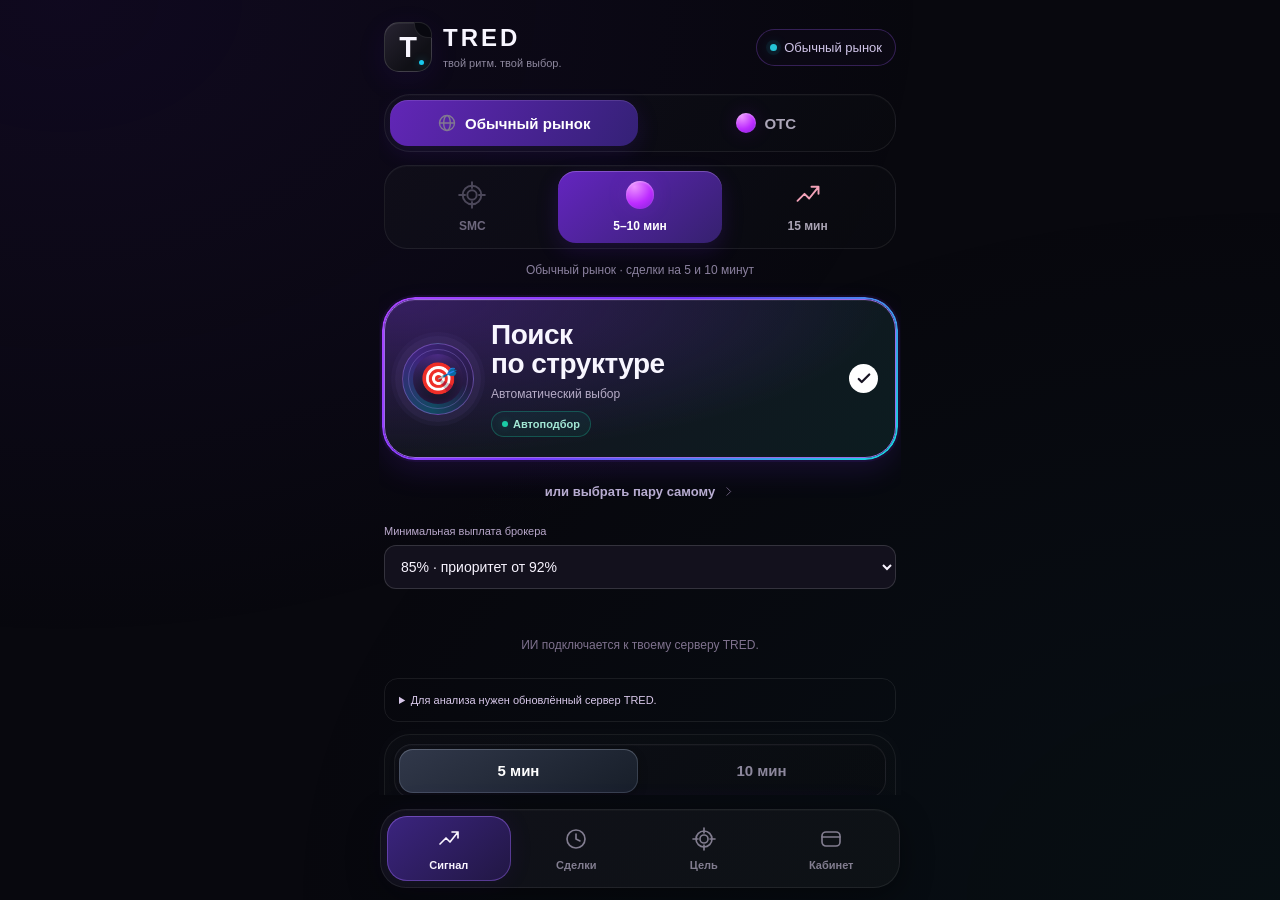
==== index.html @ cf6dd5c8 "Bound LunaRoute payloads and read completed streaming responses" ====
<!doctype html>
<html lang="ru">
<head>
  <meta charset="utf-8">
  <meta name="viewport" content="width=device-width, initial-scale=1, viewport-fit=cover">
  <meta name="theme-color" content="#08080e">
  <meta name="description" content="TRED — твоё пространство в Telegram. Выбирай свой формат.">
  <title>TRED · Mini App</title>
  <link rel="icon" href="data:,">
  <link rel="stylesheet" href="./styles.css?v=0.3.20">
  <script src="https://telegram.org/js/telegram-web-app.js" defer></script>
  <script src="./data-client.js?v=0.3.20" defer></script>
  <script src="./signals.js?v=0.3.20" defer></script>
  <script src="./app.js?v=0.3.20" defer></script>
</head>
<body>
  <svg class="sprite" aria-hidden="true" xmlns="http://www.w3.org/2000/svg">
    <symbol id="i-trend" viewBox="0 0 24 24"><path d="m3 17 6-6 4 4 8-10M15 5h6v6"/></symbol>
    <symbol id="i-clock" viewBox="0 0 24 24"><circle cx="12" cy="12" r="9"/><path d="M12 7v5l4 2"/></symbol>
    <symbol id="i-cup" viewBox="0 0 24 24"><path d="M8 3h8v5a4 4 0 0 1-8 0V3ZM8 5H4v2a4 4 0 0 0 4 4m8-6h4v2a4 4 0 0 1-4 4M12 12v6m-4 3h8m-6-3h4v3"/></symbol>
    <symbol id="i-user" viewBox="0 0 24 24"><rect x="3" y="5" width="18" height="14" rx="4"/><path d="M3 10h18"/></symbol>
    <symbol id="i-globe" viewBox="0 0 24 24"><circle cx="12" cy="12" r="9"/><ellipse cx="12" cy="12" rx="4" ry="9"/><path d="M3 12h18"/></symbol>
    <symbol id="i-target" viewBox="0 0 24 24"><circle cx="12" cy="12" r="8"/><circle cx="12" cy="12" r="4"/><path d="M12 1v5m0 12v5M1 12h5m12 0h5"/></symbol>
    <symbol id="i-check" viewBox="0 0 24 24"><path d="m5 12 4 4L19 6"/></symbol>
    <symbol id="i-chevron" viewBox="0 0 24 24"><path d="m9 5 7 7-7 7"/></symbol>
    <symbol id="i-close" viewBox="0 0 24 24"><path d="m6 6 12 12M18 6 6 18"/></symbol>
    <symbol id="i-book" viewBox="0 0 24 24"><path d="M12 5c-3-3-8-2-9-1v15c2-2 6-2 9 0m0-14c3-3 8-2 9-1v15c-2-2-6-2-9 0V5Z"/></symbol>
    <symbol id="i-bolt" viewBox="0 0 24 24"><path d="m13 2-9 12h7l-1 8 10-13h-8l1-7Z"/></symbol>
  </svg>
  <div class="ambient" aria-hidden="true"></div>
  <main class="app">
    <header class="brand-row">
      <div class="brand"><div class="brand-mark" aria-hidden="true">T<span></span></div><div><h1>TRED</h1><p>твой ритм. твой выбор.</p></div></div>
      <div class="market-badge" id="feed-badge"><i></i><span>OTC-пары</span></div>
    </header>
    <div class="workspace" id="workspace">
      <div class="notice" id="notice" role="status" hidden></div>
      <section class="panel signal-panel" data-panel="signal" aria-label="Выбор сигнала">
        <div class="market-switch" aria-label="Рынок">
          <button class="settings-control" data-market="normal"><svg><use href="#i-globe"/></svg><span>Обычный рынок</span></button>
          <button class="settings-control active" data-market="otc"><span class="purple-orb"></span><span>OTC</span></button>
        </div>
        <div class="mode-switch" aria-label="Формат">
          <button class="muted-mode" id="show-method"><svg><use href="#i-target"/></svg><span>SMC</span></button>
          <button class="settings-control active" data-mode="standard"><span class="purple-orb"></span><span>5–10 мин</span></button>
          <button class="settings-control" data-mode="long"><svg class="chart-icon"><use href="#i-trend"/></svg><span>15 мин</span></button>
          
        </div>
        <p class="mode-caption" id="mode-caption">OTC · сделки на 5, 10 и 15 минут</p>
        <button class="auto-card selected settings-control" id="auto-card" aria-pressed="true">
          <span class="target-orbit" aria-hidden="true"><span class="orbit-arc"></span><span class="target-center">🎯</span></span>
          <span class="auto-copy"><strong>Поиск<br>по структуре</strong><span class="auto-subtitle">Автоматический выбор</span><span class="data-chip" id="data-chip"><i></i>Автоподбор</span></span>
          <span class="selection-check"><svg><use href="#i-check"/></svg></span>
        </button>
        <button class="manual-link settings-control" id="choose-pair"><span id="pair-label">или выбрать пару самому</span><svg><use href="#i-chevron"/></svg></button>
        <p id="connection-reason" class="visually-hidden">Торговая логика появится позже.</p>
        <label class="payout-filter">Минимальная выплата брокера<select class="settings-control" id="min-payout"><option value="85">85% · приоритет от 92%</option><option value="90">90% · приоритет от 92%</option><option value="92">Только от 92%</option></select></label>
        <p id="ai-status" class="quiet-text">Проверяем подключение ИИ…</p>
        <details class="feed-details"><summary id="feed-coverage">Проверяем данные для анализа…</summary><p id="feed-help">Расширение автоматически загружает котировки и историю доступных пар. ИИ сравнивает Smart Money и структуру; неполученные данные не подменяются предположениями.</p><div id="coverage-list"></div></details>
        <p id="signals-upgrade" class="notice" hidden>Для сценариев и сопровождения нужен новый сервер. <a href="./tred-backend-v0.3.20.zip">Скачать 0.3.20</a></p>
        <div class="signal-spacer"></div>
        <div class="signal-controls">
          <div class="expiry-switch" id="expiry-switch" aria-label="Экспирация"></div>
          <button class="signal-button settings-control" id="request-signal"><strong>ПОЛУЧИТЬ СИГНАЛ</strong><span id="signal-subtitle">Автоподбор · 5 мин</span><span class="button-shine" aria-hidden="true"></span></button>
          <p class="demo-caption" id="analysis-caption"><i></i>Анализ: ждём подключение данных</p>
        </div>
        <section class="signal-result" id="signal-result" hidden aria-label="Сценарий анализа"></section>
        <section id="live-sessions" aria-label="Отслеживаемые сделки"></section>
      </section>
      <section class="panel" data-panel="trades" hidden>
        <div class="section-heading"><p class="eyebrow">МОИ СДЕЛКИ</p><span class="quiet-tag">Данные брокера</span></div>
        <div class="stat-tiles">
          <div class="stat-tile"><strong id="trade-count">0</strong><span>сделок</span></div>
          <div class="stat-tile"><strong><b class="positive" id="wins">0</b><em>/</em><b class="negative" id="losses">0</b></strong><span>плюс / минус</span></div>
          <div class="stat-tile"><strong id="trade-rate">—</strong><span>проходимость</span></div>
        </div>
        <div class="empty-card" id="trades-empty"><div class="empty-icon"><svg><use href="#i-clock"/></svg></div><h2>Всё ещё впереди</h2><p>Здесь появятся твои сделки.<br>А пока — устраивайся поудобнее.</p></div>
        <div class="summary-line" id="trade-summary">Подключи счёт, чтобы видеть реальные сделки.</div><div id="trade-list"></div><div id="paper-trade-section" hidden><p class="eyebrow">ОТДЕЛЬНО · СИМУЛЯЦИЯ</p><div id="paper-trade-list"></div></div>
        <section id="signal-history-section" hidden><p class="eyebrow">ПО СЦЕНАРИЯМ TRED · РЕЗУЛЬТАТ УКАЗАН ТОБОЙ</p><p class="quiet-text" id="signal-journal-stats"></p><div id="signal-trade-list"></div></section>
        <div class="requests-section" id="requests-section" hidden><p class="eyebrow">ЗАПРОСЫ</p><div id="request-list"></div></div>
      </section>
      <section class="panel goal-panel" data-panel="goal" hidden>
        <div class="section-heading"><p class="eyebrow">ТВОЯ ЦЕЛЬ</p><span class="quiet-tag">Шаг за шагом</span></div>
        <div class="goal-hero"><span class="goal-orbit"><svg><use href="#i-target"/></svg></span><span class="mini-label">ПЛАН, КОТОРЫЙ ТЫ КОНТРОЛИРУЕШЬ</span><h2><span id="goal-start">$100</span><span class="goal-arrow"><svg><use href="#i-trend"/></svg></span><span id="goal-target">$1 000</span></h2><p>Дисциплина важнее следующей сделки</p><div class="goal-meter" role="progressbar" aria-label="Прогресс цели" aria-valuemin="0" aria-valuemax="100" aria-valuenow="0"><i id="goal-fill"></i></div><div class="goal-progress-copy"><span id="goal-progress">Нет данных счёта</span><strong id="goal-percent">0%</strong></div></div>
        <div class="goal-milestones"><span>$100<small>СТАРТ</small></span><span>$250<small>ПЕРВЫЙ ШАГ</small></span><span>$500<small>ПОЛПУТИ</small></span><span>$1 000<small>ЦЕЛЬ</small></span></div>
        <div class="metric-card"><div class="metric-row"><span>Результат закрытых сделок</span><strong id="goal-earned">—</strong></div><div class="metric-row"><span>До цели</span><strong id="goal-remaining">—</strong></div><div class="metric-row"><span>Дневной стоп</span><strong id="goal-stop">$10</strong></div></div>
        <button class="pocket-link" id="edit-goal">Настроить цель и лимиты<svg><use href="#i-chevron"/></svg></button><p class="quiet-text" id="goal-note">Прогресс появится после подключения счёта. Пополнения не считаются заработком. Цель не обещает доход.</p>
        <div class="risk-card"><div class="section-heading"><p class="eyebrow">АВТОРЕЖИМ · СИМУЛЯЦИЯ</p><span class="quiet-tag" id="paper-status">Остановлен</span></div><p>Виртуальный баланс <strong id="paper-balance">$100.00</strong></p><div class="risk-line"><span>Сегодня</span><strong id="paper-pnl">$0.00</strong></div><div class="risk-line"><span>В открытых позициях</span><strong id="paper-reserved">$0.00</strong></div><p class="risk-reason" id="risk-reason">Лимиты проверяются перед каждой новой позицией.</p><button class="primary-small" id="paper-start">Запустить симуляцию</button><button class="stop-button" id="paper-stop">Остановить</button><small>Реальные ордера не отправляются. Сброс дневных лимитов — 00:00 UTC. После перезапуска требуется ручной старт.</small></div>
      </section>
      <section class="panel" data-panel="profile" hidden>
        <button class="guide-link" id="open-guide"><span class="guide-emoji">📚</span><strong>Знакомство с TRED</strong><span>что внутри</span><svg class="chevron"><use href="#i-chevron"/></svg></button>
        <div class="profile-card"><div class="profile-card-top"><span>TRED SPACE</span><div class="small-brand">T</div></div><p class="profile-id-label">ТВОЙ TELEGRAM ID</p><strong class="profile-id" id="profile-id">—</strong><div class="profile-card-bottom"><div><span>Участник</span><strong id="profile-name">Личный кабинет</strong></div><div><span>Статус</span><strong id="profile-feed"><i></i>Ранняя версия</strong></div></div></div>
        <div class="account-section"><div class="section-heading"><p class="eyebrow">POCKET OPTION</p><span class="quiet-tag" id="account-status">Проверяем связь</span></div><div id="account-list"><div class="account-card"><span>Баланс счёта</span><strong>—</strong><small>Ожидаем данные счёта</small></div></div><button class="primary-small" id="connect-backend">Подключить кабинет</button><button class="subtle-button" id="unlink-account" hidden>Отключить связь</button><p class="quiet-text">Логин и пароль остаются у тебя. Данные приходят из открытого Pocket Option на компьютере.</p></div>
        <p class="eyebrow access-heading">ТВОЁ ПРОСТРАНСТВО</p>
        <div class="access-card"><div><strong>Добро пожаловать</strong><span>Приложение открыто для каждого</span></div><span class="access-check"><svg><use href="#i-check"/></svg></span></div>
        <button class="pocket-link" id="open-pocket">Открыть Pocket Option<svg><use href="#i-chevron"/></svg></button>
        <p class="quiet-text" id="storage-note">Настройки сохраняются на этом устройстве.</p>
        <div class="version-mark"><span class="brand-word">TRED</span><span>кабинет и контроль риска · v0.3</span></div>
      </section>
    </div>
    <nav class="bottom-nav" aria-label="Разделы приложения">
      <button class="active" data-tab="signal" aria-current="page"><svg><use href="#i-trend"/></svg><span>Сигнал</span></button>
      <button data-tab="trades"><svg><use href="#i-clock"/></svg><span>Сделки</span></button>
      <button data-tab="goal"><svg><use href="#i-target"/></svg><span>Цель</span></button>
      <button data-tab="profile"><svg><use href="#i-user"/></svg><span>Кабинет</span></button>
    </nav>
  </main>
  <dialog class="sheet" id="pair-dialog"><div class="sheet-handle"></div><div class="sheet-heading"><div><span class="mini-label">ТВОЙ ВЫБОР</span><h2>Валютная пара</h2></div><button class="icon-button" data-close="pair-dialog" aria-label="Закрыть"><svg><use href="#i-close"/></svg></button></div><p>Выбери пару для своего сценария.</p><form id="pair-form"><label for="pair-input">Название пары</label><input id="pair-input" name="symbol" placeholder="Например, EUR/USD" maxlength="32" autocomplete="off" spellcheck="false" required><div class="pair-suggestions"><button type="button" data-symbol="EUR/USD">EUR/USD</button><button type="button" data-symbol="GBP/USD">GBP/USD</button><button type="button" data-symbol="USD/JPY">USD/JPY</button><button type="button" data-symbol="AUD/CAD">AUD/CAD</button><button type="button" data-symbol="EUR/JPY">EUR/JPY</button><button type="button" data-symbol="USD/CHF">USD/CHF</button></div><button class="primary-small" type="submit">Выбрать пару</button></form></dialog>
  <dialog class="sheet" id="guide-dialog"><div class="sheet-handle"></div><div class="sheet-heading"><h2>Это TRED ✦</h2><button class="icon-button" data-close="guide-dialog" aria-label="Закрыть"><svg><use href="#i-close"/></svg></button></div><p>Твоё пространство в Telegram — на телефоне и компьютере.</p><ol class="guide-list"><li><strong>Выбери свой формат</strong><span>Обычный рынок или OTC, пара и время — всё под рукой.</span></li><li><strong>Осмотрись внутри</strong><span>Сигналы, сделки, прогресс и кабинет в одном приложении.</span></li><li><strong>Дальше — больше</strong><span>Сейчас знакомимся с интерфейсом. Возможности будем добавлять постепенно.</span></li></ol></dialog>
  <dialog class="sheet soon-sheet" id="soon-dialog"><div class="soon-icon">✦</div><h2>Скоро в TRED</h2><p id="soon-copy">Сигналы появятся в следующих обновлениях.<br>Сейчас можно выбрать формат и познакомиться с приложением.</p><button class="primary-small" data-close="soon-dialog">Буду ждать</button></dialog>
  <dialog class="sheet" id="risk-dialog"><div class="sheet-handle"></div><div class="sheet-heading"><h2>Твои границы</h2><button class="icon-button" data-close="risk-dialog" aria-label="Закрыть"><svg><use href="#i-close"/></svg></button></div><p>Лимиты симуляции. Реальные сделки в Pocket Option ты контролируешь самостоятельно.</p><form id="risk-form"><label for="risk-loss">Дневной стоп, $ <output id="loss-output">10</output></label><input type="range" id="risk-loss" min="1" max="100" step="1" value="10"><div class="form-grid"><label>Цель на день, $<input id="risk-target" type="number" min="0.01" step="0.01" required></label><label>Минимальный баланс, $<input id="risk-floor" type="number" min="0.01" step="0.01" required></label><label>Ставка симуляции, $<input id="risk-stake" type="number" min="0.01" step="0.01" required></label><label>Открытых позиций<select id="risk-open"><option>1</option><option>2</option><option>3</option></select></label><label>Начало цели, $<input id="goal-start-input" type="number" min="0.01" step="0.01" required></label><label>Цель, $<input id="goal-target-input" type="number" min="0.01" step="0.01" required></label></div><div class="locked-option"><span>Перекрытия после убытка</span><strong>0 · выключены</strong></div><label class="check-option"><input id="allow-otc" type="checkbox">Разрешить анализ OTC</label><p class="quiet-text">OTC не включится само при закрытии обычного рынка. После первой позиции дня лимиты можно только ужесточить. После стопа — блокировка до следующего дня UTC.</p><button class="primary-small" type="submit">Сохранить границы</button></form></dialog>
  <dialog class="sheet" id="connect-dialog"><div class="sheet-handle"></div><div class="sheet-heading"><h2>Связать Pocket</h2><button class="icon-button" data-close="connect-dialog" aria-label="Закрыть"><svg><use href="#i-close"/></svg></button></div><p>Бесплатный вариант: сервер работает на твоём компьютере. Пока пользуешься данными с телефона, компьютер и Pocket Option должны быть включены.</p><ol class="guide-list"><li><strong>Запусти TRED на компьютере</strong><span>Скачай ZIP, нажми на него правой кнопкой → «Извлечь всё». В распакованной папке TredBackend открой START-WINDOWS.cmd. Если попросит Python — сначала установи его. Остальное загрузится автоматически.</span></li><li><strong>Свяжи приложение</strong><span>Вставь HTTPS-адрес, который покажет запуск.</span></li><li><strong>Подключи модуль браузера</strong><span>Установи папку connector в Opera / Chrome, вставь адрес и одноразовый код. Затем обнови Pocket Option.</span></li></ol><a class="download-link" href="https://kofemolka787.github.io/Tred/tred-backend-v0.3.20.zip" download>Скачать сервер и модуль</a><form id="backend-form"><label for="backend-url">HTTPS-адрес твоего сервера</label><input id="backend-url" type="url" placeholder="https://…trycloudflare.com" autocomplete="off" required><button class="primary-small" type="submit">Проверить и подключить</button></form><div id="pairing-box" hidden><p>Одноразовый код · действует 5 минут</p><code id="pair-code"></code><small id="pair-server"></small><button class="subtle-button" id="copy-code" disabled>Скопировать код</button><button class="subtle-button" id="renew-code" type="button">Получить новый код</button><small>Передай его только своему модулю. Не отправляй в чат.</small></div><p id="connect-status" role="status"></p></dialog>
  <dialog class="sheet" id="analysis-dialog"><div class="sheet-handle"></div><div class="sheet-heading"><h2 id="analysis-title">Результат анализа</h2><button class="icon-button" data-close="analysis-dialog" aria-label="Закрыть"><svg><use href="#i-close"/></svg></button></div><p id="analysis-result"></p><ul id="analysis-evidence"></ul><p class="quiet-text">Автоматические правила SMC и структуры. Обученная нейросеть не подключена; проходимость не измерена. Выплата 92% — не вероятность выигрыша. Ордер открываешь самостоятельно у брокера.</p></dialog>
  <div class="toast" id="toast" role="status" hidden></div>
</body>
</html>
---- styles.css ----
:root{color-scheme:dark;--bg:#08080e;--text:#f8f6ff;--muted:#8f899d;--purple:#8738ff;--cyan:#18c8ed;--green:#19c9a0;--red:#ff4d6f;font-family:Inter,-apple-system,BlinkMacSystemFont,"Segoe UI",sans-serif;font-synthesis:none}*{box-sizing:border-box}html,body{margin:0;height:100%;overflow:hidden}body{background:var(--bg);color:var(--text);-webkit-tap-highlight-color:transparent}button,input{font:inherit}button{color:inherit;cursor:pointer;border:0}button:disabled{cursor:default}button:focus-visible,input:focus-visible{outline:2px solid #4cdbff;outline-offset:3px}button{touch-action:manipulation}button:active:not(:disabled){transform:scale(.985)}svg{width:24px;height:24px;fill:none;stroke:currentColor;stroke-width:1.65;stroke-linecap:round;stroke-linejoin:round;flex-shrink:0}[hidden]{display:none!important}.sprite,.visually-hidden{position:absolute;width:1px;height:1px;overflow:hidden;clip-path:inset(50%);white-space:nowrap}.ambient{position:fixed;inset:0;pointer-events:none;background:radial-gradient(ellipse at 5% 0,#3b127c29,transparent 50%),radial-gradient(ellipse at 100% 100%,#004d461b,transparent 55%)}.app{position:relative;z-index:1;width:min(100%,600px);height:var(--tg-viewport-stable-height,100dvh);margin:auto;display:grid;grid-template-rows:auto minmax(0,1fr) auto;padding:max(20px,env(safe-area-inset-top)) 16px max(10px,env(safe-area-inset-bottom));gap:15px}.brand-row{display:flex;justify-content:space-between;align-items:center;gap:12px;padding:2px 4px 3px}.brand{display:flex;gap:11px;align-items:center;min-width:0}.brand-mark{width:45px;height:47px;position:relative;display:grid;place-items:center;flex-shrink:0;border-radius:15px;border:1px solid #ffffff25;background:linear-gradient(135deg,#272331,#101016 70%);font-size:27px;font-weight:850;box-shadow:inset 0 1px #ffffff0f,0 8px 30px #6422dc18}.brand-mark:after{content:"";position:absolute;right:0;top:0;width:16px;height:14px;border:1px solid #ffffff1c;border-radius:0 13px 0 14px;transform:translate(1px,-1px);background:#08080f}.brand-mark span{position:absolute;width:5px;height:5px;border-radius:50%;background:var(--cyan);right:7px;bottom:6px;box-shadow:0 0 8px #18c8ed66}h1{margin:0;letter-spacing:3px;font-size:22px;font-weight:850;line-height:1.1}.brand p{margin:5px 0 0;color:#8d879d;font-size:10px;white-space:nowrap}.market-badge{display:flex;align-items:center;gap:7px;white-space:nowrap;font-size:11px;color:#d1c5e9;border:1px solid #7945bc64;border-radius:30px;padding:8px 10px;background:#100b1a77}.market-badge i{width:7px;height:7px;border-radius:50%;background:#963bff;box-shadow:0 0 0 4px #963bff13,0 0 12px #963bff77}.workspace{min-height:0;overflow-y:auto;overflow-x:hidden;overscroll-behavior:contain;scrollbar-width:none;padding:5px 5px 9px;margin:0 -1px}.workspace::-webkit-scrollbar{display:none}.panel{animation:panel-in .25s ease both}.signal-panel{min-height:100%;display:flex;flex-direction:column}.market-switch,.mode-switch,.expiry-switch{border:1px solid #ffffff13;background:linear-gradient(135deg,#13131c90,#0a0b1090);box-shadow:inset 0 1px #ffffff05}.market-switch{display:grid;grid-template-columns:1fr 1fr;gap:5px;padding:5px;border-radius:23px}.market-switch button{display:flex;align-items:center;justify-content:center;gap:8px;min-height:45px;border-radius:18px;background:transparent;color:#aba5b8;font-size:13px;font-weight:680;white-space:nowrap}.market-switch svg{width:20px;height:20px;color:#827a91}.market-switch button.active{color:#fff;background:linear-gradient(120deg,#6226b7,#342176);box-shadow:inset 0 1px #e7ceff23,0 6px 22px #6020de25}.purple-orb{display:block;width:20px;height:20px;border-radius:50%;background:radial-gradient(circle at 30% 20%,#ed92ff,#bc2cff 57%,#8122d6);box-shadow:inset 0 1px 2px #ffffff66,0 0 20px #a52cff2b;flex-shrink:0}.mode-switch{display:grid;grid-template-columns:repeat(4,minmax(0,1fr));gap:3px;border-radius:23px;padding:5px;margin-top:11px}.mode-switch button{display:flex;flex-direction:column;align-items:center;justify-content:center;gap:8px;min-height:73px;padding:7px 2px;border-radius:18px;background:transparent;color:#aaa4b5;font-size:10px;font-weight:680}.mode-switch button.active{color:#fff;background:linear-gradient(140deg,#6425c0,#35216e);box-shadow:inset 0 1px #d8afff50,0 7px 22px #6d24e62b}.mode-switch .purple-orb{width:24px;height:24px}.mode-switch svg{width:24px;height:24px}.mode-switch .chart-icon{color:#f2a2b8}.mode-switch .bolt-icon{color:#f5cc47;fill:#f5cc4714}.mode-switch .muted-mode{color:#6e687e}.mode-switch .muted-mode svg{opacity:.65}.mode-caption{font-size:11px;text-align:center;color:#8b819f;margin:12px 0 21px;line-height:1.5}.auto-card{width:100%;position:relative;isolation:isolate;display:flex;align-items:center;gap:13px;min-height:149px;padding:20px 14px;border-radius:28px;text-align:left;border:1px solid #75618d61;background:radial-gradient(ellipse at 0 0,#54299c88,transparent 70%),linear-gradient(135deg,#15131f,#0c1c20);transition:box-shadow .2s,border-color .2s}.auto-card:before{position:absolute;inset:-3px;z-index:-1;border-radius:30px;content:"";border:2px solid transparent;background:linear-gradient(135deg,#aa46ff,#7737ff 45%,#18d8df) border-box;mask:linear-gradient(#fff 0 0) padding-box,linear-gradient(#fff 0 0);mask-composite:exclude;opacity:0;transition:opacity .2s}.auto-card.selected{border-color:#9b6ae4;box-shadow:0 0 0 4px #7b29ed18,0 12px 30px #7029e829,inset 0 1px #eacaff15}.auto-card.selected:before{opacity:1}.target-orbit{width:68px;height:68px;position:relative;display:grid;place-items:center;flex-shrink:0;border-radius:50%;border:1px solid #a070e57d;box-shadow:0 0 0 7px #7461a918,0 0 0 11px #7461a910;background:conic-gradient(from 190deg,#124962,#3e247c 35%,#261a44 75%,#124962)}.orbit-arc{position:absolute;inset:5px;border:1px solid #a28bed50;border-radius:50%}.target-center{display:grid;place-items:center;width:46px;height:46px;border-radius:50%;background:radial-gradient(circle at top,#51328c77,#141325 80%);box-shadow:inset 0 0 14px #9034e644;font-size:28px;filter:saturate(.9)}.auto-copy{display:flex;flex-direction:column;align-items:flex-start;min-width:0}.auto-copy strong{font-size:24px;line-height:1.04;letter-spacing:-.5px;font-weight:850}.auto-subtitle{font-size:11px;color:#b6acc7;margin-top:9px}.data-chip{display:flex;align-items:center;gap:5px;margin-top:10px;padding:5px 8px;border:1px solid #17d5ac46;border-radius:30px;background:#0f9c7d18;font-size:10px;color:#a2e7d5;font-weight:650}.data-chip i{width:6px;height:6px;border-radius:50%;background:#1bcba6;box-shadow:0 0 8px #1bcba644}.selection-check{width:25px;height:25px;display:grid;place-items:center;flex-shrink:0;margin-left:auto;border-radius:50%;background:white;color:#171322;opacity:0}.selection-check svg{width:18px;height:18px;stroke-width:3}.selected .selection-check{opacity:1}.manual-link{display:flex;align-items:center;justify-content:center;gap:7px;align-self:center;margin:21px 0 0;padding:10px 4px;background:none;color:#b9aed1;font-weight:650;font-size:12px;max-width:100%}.manual-link span{overflow-wrap:anywhere}.manual-link svg{width:13px;height:13px;color:#776887}.signal-spacer{flex:1;min-height:26px}.signal-controls{border:1px solid #ffffff11;border-radius:26px;padding:9px;background:linear-gradient(155deg,#11141a66,#0a10115c);box-shadow:0 0 0 5px #19172025}.expiry-switch{display:flex;padding:4px;gap:4px;border-radius:18px}.expiry-switch button{flex:1;min-height:42px;border-radius:14px;background:transparent;font-size:13px;font-weight:680;color:#8c879c}.expiry-switch button.active{color:#fff;background:linear-gradient(150deg,#31384a,#171e29);box-shadow:inset 0 0 0 1px #aebad135,inset 0 1px #ffffff18,0 4px 10px #0004}.signal-button{position:relative;overflow:hidden;display:flex;flex-direction:column;justify-content:center;align-items:center;gap:6px;min-height:76px;width:100%;margin-top:9px;border-radius:21px;background:linear-gradient(105deg,#4911f4,#912dff 52%,#14c7ef);box-shadow:inset 0 1px #fff4,0 7px 29px #6925f24a}.signal-button strong{position:relative;z-index:1;font-size:20px;letter-spacing:.5px;font-weight:850}.signal-button>span:not(.button-shine){position:relative;z-index:1;font-size:11px;color:#eee1ff}.button-shine{position:absolute;top:-100%;bottom:-100%;width:25px;background:linear-gradient(90deg,transparent,#ffffff4a,transparent);transform:rotate(25deg);left:-25%;animation:shine 7s ease-in-out infinite;filter:blur(6px)}.demo-caption{display:flex;align-items:center;justify-content:center;gap:6px;color:#82768e;font-size:9px;margin:11px 0 2px}.demo-caption i{width:4px;height:4px;border-radius:50%;background:#a172db}.bottom-nav{display:grid;grid-template-columns:repeat(4,minmax(0,1fr));gap:4px;padding:6px;border:1px solid #ffffff13;border-radius:26px;background:linear-gradient(140deg,#12121aeb,#0e1316ee);box-shadow:0 9px 32px #0006,inset 0 1px #ffffff06}.bottom-nav button{display:flex;flex-direction:column;align-items:center;justify-content:center;gap:6px;min-height:63px;border-radius:20px;background:transparent;color:#827d90;font-size:10px;font-weight:550}.bottom-nav button.active{color:#faf5ff;background:linear-gradient(140deg,#3b247f,#211743);box-shadow:inset 0 0 0 1px #a56eff65,inset 0 1px #d6adff1a,0 0 24px #5823ce17}.bottom-nav svg{width:22px;height:22px}.section-heading{display:flex;align-items:center;justify-content:space-between;gap:15px;margin:8px 0 17px}.eyebrow{margin:0;color:#84778f;font-size:11px;letter-spacing:2.5px;font-weight:550}.quiet-tag{color:#8c7a9f;border:1px solid #9a76bc23;border-radius:30px;font-size:10px;padding:6px 9px;background:#a47bc308}.stat-tiles{display:grid;grid-template-columns:.9fr 1.15fr 1fr;gap:9px}.stat-tile{min-height:96px;border:1px solid #ffffff13;border-radius:24px;display:flex;flex-direction:column;align-items:center;justify-content:center;gap:8px;background:linear-gradient(145deg,#1a1829,#0d0f15)}.stat-tile strong{font-size:29px;font-weight:850;display:flex;gap:4px}.stat-tile strong b{font:inherit}.stat-tile em{font-style:normal;color:#8e839a}.stat-tile>span{font-size:10px;color:#9d92ac}.positive{color:var(--green)}.negative{color:var(--red)}.empty-card{text-align:center;border:1px solid #ffffff13;border-radius:26px;padding:32px 18px;margin-top:16px;background:radial-gradient(ellipse at 50% 0,#552b7b24,transparent 75%),linear-gradient(135deg,#14131d,#0d1015)}.empty-icon{width:54px;height:54px;margin:0 auto 15px;display:grid;place-items:center;border-radius:19px;border:1px solid #9d72d029;background:linear-gradient(140deg,#302145,#181420);color:#ab86d6}.empty-icon svg{width:27px;height:27px}.empty-card h2{font-size:20px;margin:0 0 10px;letter-spacing:-.3px}.empty-card p{font-size:12px;line-height:1.7;color:#8f829e;margin:0}.summary-line{margin:23px 3px 0;font-size:10px;color:#8b8099;line-height:1.7}.summary-line b{font-weight:500;color:#a294b0}.insight-card{position:relative;overflow:hidden;display:flex;flex-direction:column;align-items:center;text-align:center;border:1px solid #a269d748;border-radius:28px;padding:28px 20px;background:radial-gradient(ellipse at 75% -10%,#893bea46,transparent 60%),linear-gradient(150deg,#211930,#0f101a);box-shadow:0 12px 40px #51289b17}.trophy-orbit{display:grid;place-items:center;width:67px;height:67px;border:1px solid #b283d74a;border-radius:50%;color:#ccb0ec;background:linear-gradient(145deg,#48296b,#1d1b33);box-shadow:0 0 0 7px #9b6dc00a,0 0 0 14px #9b6dc006;margin:2px 0 26px}.trophy-orbit svg{width:30px;height:30px}.mini-label{font-size:9px;letter-spacing:1.5px;color:#ac94c0}.insight-card>strong{font-size:65px;line-height:1.2;margin:8px 0;color:#f2e9ff;font-weight:800}.insight-card>p{font-size:12px;color:#a08eb1;margin:5px 0 0}.metric-card{padding:3px 18px;margin-top:16px;border:1px solid #ffffff10;border-radius:23px;background:#11111a80}.metric-row{display:flex;justify-content:space-between;gap:15px;align-items:center;padding:19px 0;font-size:12px;color:#9e90ac;border-bottom:1px solid #ffffff0b}.metric-row:last-child{border:0}.metric-row strong{font-size:14px;font-weight:650;color:#e4d6ef}.quiet-text{text-align:center;font-size:10px;line-height:1.7;color:#7f728e;margin:22px 10px}.guide-link{width:100%;min-height:57px;display:flex;align-items:center;gap:10px;padding:12px 15px;text-align:left;border:1px solid #a777d33e;border-radius:20px;background:linear-gradient(110deg,#35204d,#241d29);margin:1px 0 16px}.guide-emoji{font-size:21px}.guide-link strong{font-size:13px;font-weight:750}.guide-link>span:not(.guide-emoji){font-size:10px;color:#ad9aba;margin-left:auto;white-space:nowrap}.guide-link .chevron{width:13px;height:13px;color:#9d86ae}.profile-card{position:relative;overflow:hidden;border:1px solid #a06cc14d;border-radius:28px;padding:23px;background:repeating-linear-gradient(120deg,transparent,transparent 9px,#ffffff03 10px,#ffffff03 11px),radial-gradient(ellipse at 95% -10%,#8d34df5c,transparent 68%),radial-gradient(ellipse at 0 100%,#08776b5c,transparent 70%),#101116;box-shadow:0 12px 38px #6c20cc24}.profile-card-top{display:flex;align-items:center;justify-content:space-between;font-size:14px;font-weight:800;letter-spacing:3px}.small-brand{display:grid;place-items:center;width:34px;height:35px;border-radius:12px;border:1px solid #ffffff15;background:#0d0e14e0;font-size:24px;letter-spacing:0}.profile-id-label{font-size:9px;letter-spacing:2px;color:#9c95a9;margin:30px 0 10px}.profile-id{display:block;min-height:33px;font-size:28px;letter-spacing:2px;line-height:1.2;font-weight:800}.profile-card-bottom{display:flex;justify-content:space-between;gap:12px;margin-top:28px}.profile-card-bottom>div{display:flex;flex-direction:column;gap:8px;min-width:0}.profile-card-bottom>div:last-child{text-align:right;flex-shrink:0}.profile-card-bottom span{font-size:10px;color:#a098aa}.profile-card-bottom strong{font-size:12px;font-weight:650;overflow-wrap:anywhere}.profile-card-bottom strong i{display:inline-block;width:5px;height:5px;border-radius:50%;background:#b27bff;margin-right:5px;vertical-align:middle}.access-heading{margin:29px 2px 14px}.access-card{display:flex;align-items:center;justify-content:space-between;gap:10px;padding:19px;border:1px solid #ffffff12;border-radius:22px;background:linear-gradient(135deg,#15151e,#101217)}.access-card>div{display:flex;flex-direction:column;gap:7px}.access-card strong{font-size:14px;font-weight:650}.access-card span:not(.access-check){font-size:10px;color:#93879f}.access-check{width:27px;height:27px;border:1px solid #20cda04d;border-radius:50%;display:grid;place-items:center;color:var(--green);background:#1ac99e12;flex-shrink:0}.access-check svg{width:17px;height:17px}.pocket-link{width:100%;display:flex;justify-content:center;align-items:center;gap:10px;margin-top:15px;min-height:54px;padding:12px;border:1px solid #ffffff12;border-radius:20px;font-size:13px;font-weight:650;background:#111217}.pocket-link svg{width:13px;height:13px;color:#8e7e9f}.version-mark{display:flex;flex-direction:column;align-items:center;gap:7px;margin:24px 0 7px}.brand-word{font-size:14px;font-weight:850;letter-spacing:4px;color:#5c4c6c}.version-mark>span:last-child{font-size:9px;color:#5e506b}.sheet{width:min(calc(100% - 24px),480px);max-height:85dvh;overflow-y:auto;color:var(--text);border:1px solid #9a68c752;border-radius:28px;padding:22px;background:linear-gradient(160deg,#1b1528,#111119);box-shadow:0 25px 120px #000c}.sheet::backdrop{background:#040309bf;backdrop-filter:blur(7px)}.sheet-handle{width:32px;height:3px;border-radius:10px;background:#9b84b139;margin:-9px auto 19px}.sheet-heading{display:flex;justify-content:space-between;align-items:center;gap:10px}.sheet h2{font-size:23px;letter-spacing:-.5px;margin:5px 0 0}.icon-button{width:32px;height:32px;border-radius:50%;display:grid;place-items:center;color:#a891b9;background:#ffffff09}.icon-button svg{width:17px;height:17px}.sheet>p{font-size:12px;color:#9e8cad;line-height:1.7;margin:14px 0 16px}.sheet label{display:block;font-size:11px;color:#b6a0c8;margin:20px 0 9px}.sheet input{display:block;width:100%;padding:15px;border:1px solid #9d71c74d;border-radius:14px;font-size:16px;color:#fff;background:#090910;outline-offset:2px;text-transform:uppercase}.sheet input::placeholder{text-transform:none;color:#71617e}.pair-suggestions{display:grid;grid-template-columns:1fr 1fr;gap:8px;margin:12px 0 20px}.pair-suggestions button{background:#2b203a;color:#c6b1d9;border:1px solid #c2a0e00d;border-radius:12px;padding:12px;font-size:12px;font-weight:600}.primary-small{width:100%;padding:15px;border-radius:15px;font-size:14px;font-weight:750;background:linear-gradient(110deg,#6221e9,#983beb);box-shadow:inset 0 1px #ffffff28,0 6px 22px #6e27d126}.guide-list{padding-left:23px;margin-bottom:0}.guide-list li{padding:10px 0 13px 5px;color:#c5a2e5}.guide-list strong,.guide-list span{display:block}.guide-list strong{font-size:14px;color:#efe4f9;margin-bottom:6px}.guide-list span{font-size:12px;line-height:1.6;color:#a590b8}.soon-sheet{text-align:center;padding:30px 24px 24px}.soon-icon{font-size:42px;color:#dbb8ff;display:grid;place-items:center;width:80px;height:80px;border:1px solid #a86edf54;border-radius:27px;margin:0 auto 23px;background:radial-gradient(circle at top,#8548b965,#382054);box-shadow:0 0 40px #8b39d429}.soon-sheet>p{margin:17px 0 24px}.notice{font-size:12px;color:#d3bcdf;line-height:1.6;padding:12px;margin-bottom:14px;border:1px solid #a470c13b;border-radius:14px;background:#39234044}.toast{position:fixed;z-index:40;bottom:112px;left:50%;transform:translateX(-50%);width:min(calc(100% - 40px),480px);padding:14px 16px;border:1px solid #bd83e55c;border-radius:16px;color:#ecddf7;background:#291d36f5;font-size:12px;line-height:1.6;box-shadow:0 10px 35px #0009}.is-busy .settings-control,.is-busy .expiry-switch button{opacity:.65;pointer-events:none}.request-row{border:1px solid #ffffff10;border-radius:16px;padding:13px;background:#17121d;margin:9px 0}.request-row strong{font-size:12px}.request-row p{font-size:11px;line-height:1.5;color:#9e8cae}.request-row small{font-size:9px;color:#7f6c8e}.requests-section{margin-top:22px}@keyframes shine{0%,70%{left:-30%}100%{left:135%}}@keyframes panel-in{from{opacity:0;transform:translateY(5px)}to{opacity:1;transform:translateY(0)}}
@media(min-width:500px){.app{padding:28px 23px max(14px,env(safe-area-inset-bottom));gap:22px}.brand-mark{width:54px;height:56px;font-size:32px}h1{font-size:26px}.brand p{font-size:12px}.market-badge{font-size:13px;padding:10px 13px}.market-switch button{min-height:55px;font-size:17px}.market-switch{border-radius:26px}.mode-switch{margin-top:13px}.mode-switch button{min-height:88px;font-size:13px;gap:10px}.mode-switch svg{width:28px;height:28px}.mode-switch .purple-orb{width:28px;height:28px}.mode-caption{font-size:14px;margin:16px 0 29px}.auto-card{min-height:179px;padding:25px 20px;gap:20px;border-radius:31px}.auto-card:before{border-radius:33px}.target-orbit{width:83px;height:83px}.target-center{width:57px;height:57px;font-size:35px}.auto-copy strong{font-size:31px}.auto-subtitle{font-size:14px;margin-top:11px}.data-chip{font-size:12px;padding:6px 10px}.selection-check{width:29px;height:29px}.manual-link{font-size:15px;margin-top:27px}.expiry-switch button{min-height:52px;font-size:16px}.signal-button{min-height:91px}.signal-button strong{font-size:26px}.signal-button>span:not(.button-shine){font-size:14px}.demo-caption{font-size:11px;margin-top:15px}.bottom-nav button{min-height:78px;font-size:12px;gap:8px}.bottom-nav svg{width:26px;height:26px}.profile-card{padding:29px}.profile-id{font-size:35px}.profile-id-label{margin-top:38px}.profile-card-bottom{margin-top:35px}.profile-card-bottom span{font-size:12px}.profile-card-bottom strong{font-size:15px}.profile-card-top{font-size:17px}.guide-link{min-height:68px}.guide-link strong{font-size:16px}.guide-link>span:not(.guide-emoji){font-size:12px}.stat-tile{min-height:119px}.stat-tile strong{font-size:37px}.stat-tile>span{font-size:12px}.quiet-text{font-size:12px}.access-card strong{font-size:17px}.access-card span:not(.access-check){font-size:12px}.pocket-link{min-height:65px;font-size:16px}.eyebrow{font-size:13px}.empty-card{padding:39px 22px}.empty-card h2{font-size:24px}.empty-card p{font-size:15px}.summary-line{font-size:12px}}
@media(max-width:355px){.app{padding-left:10px;padding-right:10px;gap:12px}.brand-row{gap:7px}.brand-mark{width:39px;height:41px;font-size:24px}.brand{gap:8px}h1{font-size:19px}.brand p{font-size:9px}.market-badge{font-size:10px;padding:8px}.market-switch button{font-size:11px;gap:6px}.mode-switch button{font-size:9px;min-height:65px}.auto-card{gap:11px;padding:18px 11px;min-height:139px}.target-orbit{width:57px;height:57px}.target-center{width:40px;height:40px;font-size:25px}.auto-copy strong{font-size:22px}.auto-subtitle{font-size:10px}.selection-check{width:21px;height:21px}.data-chip{font-size:9px}.signal-button strong{font-size:18px}.profile-id{font-size:25px}.guide-link{gap:8px;padding:12px}.guide-link strong{font-size:12px}.guide-link>span:not(.guide-emoji){font-size:9px}.profile-card-bottom strong{font-size:11px}.stat-tile>span{font-size:9px}.bottom-nav button{font-size:9px;min-height:58px}}
@media(max-height:760px) and (max-width:499px){.app{padding-top:13px;gap:11px}.brand-row{padding-bottom:0}.market-switch button{min-height:40px}.mode-switch button{min-height:64px}.mode-caption{margin:10px 0 17px}.auto-card{min-height:133px;padding-top:16px;padding-bottom:16px}.manual-link{margin-top:14px}.signal-spacer{min-height:17px}.signal-button{min-height:68px}.bottom-nav button{min-height:58px}}
@media(prefers-reduced-motion:reduce){*{animation:none!important;transition:none!important;scroll-behavior:auto!important}}
.market-badge.normal i{background:#25c4d6;box-shadow:0 0 0 4px #25c4d613,0 0 12px #25c4d64d}
.goal-hero{padding:28px 22px 22px;border:1px solid #9360d55e;border-radius:28px;background:radial-gradient(ellipse at 90% 0,#7442d366,transparent 65%),radial-gradient(ellipse at 0 100%,#14545b66,transparent 60%),#12121d;box-shadow:0 15px 45px #5423b31a;text-align:center}.goal-orbit{display:grid;place-items:center;width:62px;height:62px;margin:0 auto 24px;border:1px solid #bb85fa66;border-radius:50%;background:#6d35c133;box-shadow:0 0 0 7px #9655ef0c}.goal-orbit svg{width:32px;height:32px;color:#cbb0ff}.goal-hero h2{display:flex;justify-content:center;align-items:center;gap:16px;margin:16px 0;font-size:32px;letter-spacing:-1px}.goal-arrow{font-weight:400;color:#55d2e5}.goal-hero>p{font-size:11px;color:#a998bf}.goal-meter{height:8px;border-radius:20px;background:#080a1380;overflow:hidden;margin:24px 0 10px}.goal-meter i{display:block;height:100%;width:0;background:linear-gradient(90deg,#943aff,#27d4dd);border-radius:20px;transition:width .4s}.goal-progress-copy{display:flex;justify-content:space-between;font-size:10px;color:#a89ab9}.goal-progress-copy strong{color:#70d8da}.goal-milestones{display:flex;justify-content:space-between;padding:23px 4px 6px;gap:8px}.goal-milestones>span{font-size:13px;font-weight:650;color:#b9a8d1;text-align:center}.goal-milestones small{display:block;font-size:7px;letter-spacing:.6px;color:#6f627f;margin-top:8px}.risk-card,.account-card{margin-top:18px;border:1px solid #ffffff14;border-radius:23px;padding:20px;background:linear-gradient(140deg,#191324,#0d141a)}.risk-card p{font-size:12px;color:#a293b2;line-height:1.6}.risk-card p strong{color:#f5edff}.risk-card small{display:block;font-size:10px;color:#867696;line-height:1.7;margin-top:14px}.risk-line{display:flex;justify-content:space-between;font-size:12px;margin:16px 0;color:#9f8caf}.risk-line strong{color:#d9c7eb}.stop-button{display:block;width:100%;margin-top:10px;padding:13px;border:1px solid #ff59743b;border-radius:14px;color:#ff9bb0;background:#8b233b18;font-weight:650}.risk-reason{padding:11px;border-radius:12px;background:#31223e66}.account-section{margin-top:25px}.account-card{display:flex;flex-direction:column;gap:12px;margin:12px 0 17px}.account-card>span{font-size:11px;color:#a89bb9}.account-card>strong{font-size:32px;letter-spacing:-.5px}.account-card small{font-size:10px;color:#8e7e9f;line-height:1.6}.account-card.live{border-color:#22bd9e44}.subtle-button{display:block;border:0;background:none;color:#b9a0d7;text-decoration:underline;margin:17px auto;padding:8px;font-size:12px}.form-grid{display:grid;grid-template-columns:1fr 1fr;gap:0 12px}.form-grid input,.form-grid select{font-size:16px;width:100%;background:#090910;color:white;border:1px solid #9d71c74d;border-radius:13px;padding:13px;margin-top:9px}.sheet input[type=range]{padding:0;accent-color:#994cff;height:30px;border:0}.sheet output{float:right;color:#d6b9ff;font-size:16px}.locked-option{display:flex;justify-content:space-between;gap:12px;font-size:11px;color:#9d89af;padding:17px 0;border-bottom:1px solid #ffffff0c}.locked-option strong{color:#bcadd0}.sheet .check-option{display:flex;align-items:center;gap:12px;line-height:1.6}.sheet input[type=checkbox]{width:18px;height:18px;accent-color:#934aff;margin:0}.download-link{display:block;text-align:center;color:#bca7eb;border:1px solid #976ad447;border-radius:14px;padding:14px;margin:18px 0;font-size:13px;text-decoration:none}#backend-form .primary-small{margin-top:15px}#backend-url{text-transform:none}#pairing-box{border:1px solid #38b5c65c;border-radius:15px;padding:15px;margin-top:20px;text-align:center}#pairing-box p,#connect-status{font-size:12px;color:#b4a1c8;line-height:1.6}#pair-code{font-size:15px;letter-spacing:1px;overflow-wrap:anywhere;color:#7cdee5}#pairing-box small{font-size:10px;color:#8d829b}#analysis-evidence{font-size:12px;color:#b7a4c6;line-height:1.9}.trade-entry{padding:16px;border:1px solid #ffffff12;border-radius:17px;background:#14131d;margin-top:12px}.trade-entry>div{display:flex;justify-content:space-between;gap:12px;font-size:12px}.trade-entry p{font-size:10px;color:#9685a7;line-height:1.6;margin-bottom:0}.goal-panel .section-heading{gap:8px}.goal-panel .eyebrow{font-size:10px}.goal-panel .quiet-tag{font-size:9px}@media(min-width:500px){.goal-hero h2{font-size:44px}.goal-milestones small{font-size:9px}.goal-progress-copy{font-size:12px}}@media(max-width:355px){.goal-hero{padding:23px 14px}.goal-hero h2{font-size:27px;gap:10px}.form-grid{gap:0 8px}.sheet{padding:18px}.goal-milestones small{font-size:6px}}
@media(min-height:761px) and (max-width:499px){.market-switch button{min-height:42px}.mode-switch button{min-height:68px}.mode-caption{margin:10px 0 17px}.auto-card{min-height:139px;padding-top:17px;padding-bottom:17px}.manual-link{margin-top:16px;padding-top:8px;padding-bottom:8px}.signal-spacer{min-height:14px}.expiry-switch button{min-height:40px}.signal-button{min-height:70px}.demo-caption{margin-top:9px}}
@media(min-width:500px) and (max-height:1000px){.app{max-width:560px;padding:20px 20px 12px;gap:14px}.brand-mark{width:48px;height:50px;font-size:29px}h1{font-size:24px}.brand p{font-size:11px}.market-switch button{min-height:46px;font-size:15px}.mode-switch button{min-height:72px;font-size:12px}.mode-caption{font-size:12px;margin:12px 0 20px}.auto-card{min-height:155px;padding:20px 17px;gap:17px}.target-orbit{width:72px;height:72px}.target-center{width:50px;height:50px;font-size:31px}.auto-copy strong{font-size:28px}.auto-subtitle{font-size:12px;margin-top:9px}.data-chip{font-size:11px}.manual-link{font-size:13px;margin-top:18px;padding:8px 4px}.signal-spacer{min-height:14px}.expiry-switch button{min-height:44px;font-size:15px}.signal-button{min-height:76px}.signal-button strong{font-size:23px}.signal-button>span:not(.button-shine){font-size:12px}.demo-caption{font-size:10px;margin-top:10px}.bottom-nav button{min-height:65px;font-size:11px}.bottom-nav svg{width:24px;height:24px}}

#pair-server{display:block;overflow-wrap:anywhere;margin-bottom:12px}

/* Structure analysis, data coverage and user-confirmed live observations. */
.mode-switch{grid-template-columns:repeat(3,1fr)}.signal-spacer{min-height:12px!important}.payout-filter{display:block;font-size:11px;color:#b9a8cb;margin:18px 0 10px}.payout-filter select,.watch-form input,.watch-form select{display:block;width:100%;margin:8px 0 14px;padding:12px;border:1px solid #ffffff24;border-radius:12px;background:#13111d;color:#f8f4ff;font:inherit;font-size:14px}.feed-details{padding:12px 14px;border:1px solid #ffffff14;border-radius:14px;font-size:11px;color:#aa9abb;line-height:1.65}.feed-details summary{cursor:pointer;color:#d8c8ea}.feed-details>p{font-size:11px}.feed-details #coverage-list{max-height:220px;overflow:auto}.feed-details #coverage-list p{padding:9px 0;border-top:1px solid #ffffff0c}.feed-details #coverage-list small{display:block;margin-top:5px;overflow-wrap:anywhere;color:#9a8aaf}.signal-result,.session-card{margin:22px 0 8px;padding:19px;border-radius:22px;border:1px solid #9866e64d;background:linear-gradient(145deg,#21162f,#0c171e)}.signal-result h2{font-size:23px;overflow-wrap:anywhere}.signal-result h3,.session-card h3{font-size:18px;margin:10px 0}.signal-result p,.session-card p{font-size:12px;line-height:1.7;color:#c8bad9}.signal-result small,.session-card small{display:block;font-size:10px;line-height:1.7;color:#b3a0c6}.market-chart{width:100%;overflow:hidden;border-radius:14px;border:1px solid #ffffff12;background:#090c14;padding:6px 0}.market-chart>svg{display:block;width:100%;height:auto;stroke-linecap:round}.signal-why{margin:14px 0;padding:13px;background:#ffffff06;border:1px solid #ffffff10;border-radius:13px;font-size:11px;color:#b9aacb;line-height:1.8}.signal-why summary{cursor:pointer;color:#dbc7fa;font-weight:650;font-size:12px}.signal-why ol{padding-left:20px}.signal-why li{margin-bottom:8px}.signal-why p{font-size:11px!important;color:#ae9dbf!important}.watch-form label{display:block;color:#bfaccf;font-size:11px;margin-top:16px}.entry-window strong{color:#64e2d4;font-variant-numeric:tabular-nums}.result-controls{display:flex;gap:8px;margin:17px 0}.result-controls button{flex:1;padding:12px 6px;border:1px solid #ffffff25;border-radius:12px;background:#231d30;font-size:13px}.result-controls .win{color:#44dfb8}.result-controls .loss{color:#ff849c}.session-card .positive{color:#44dfb8}.session-card .negative{color:#ff849c}#signal-history-section{margin-top:24px}#signal-history-section .eyebrow{font-size:9px;letter-spacing:1px}.signal-result button:disabled{opacity:.4}.notice a{color:#c5a0ff}
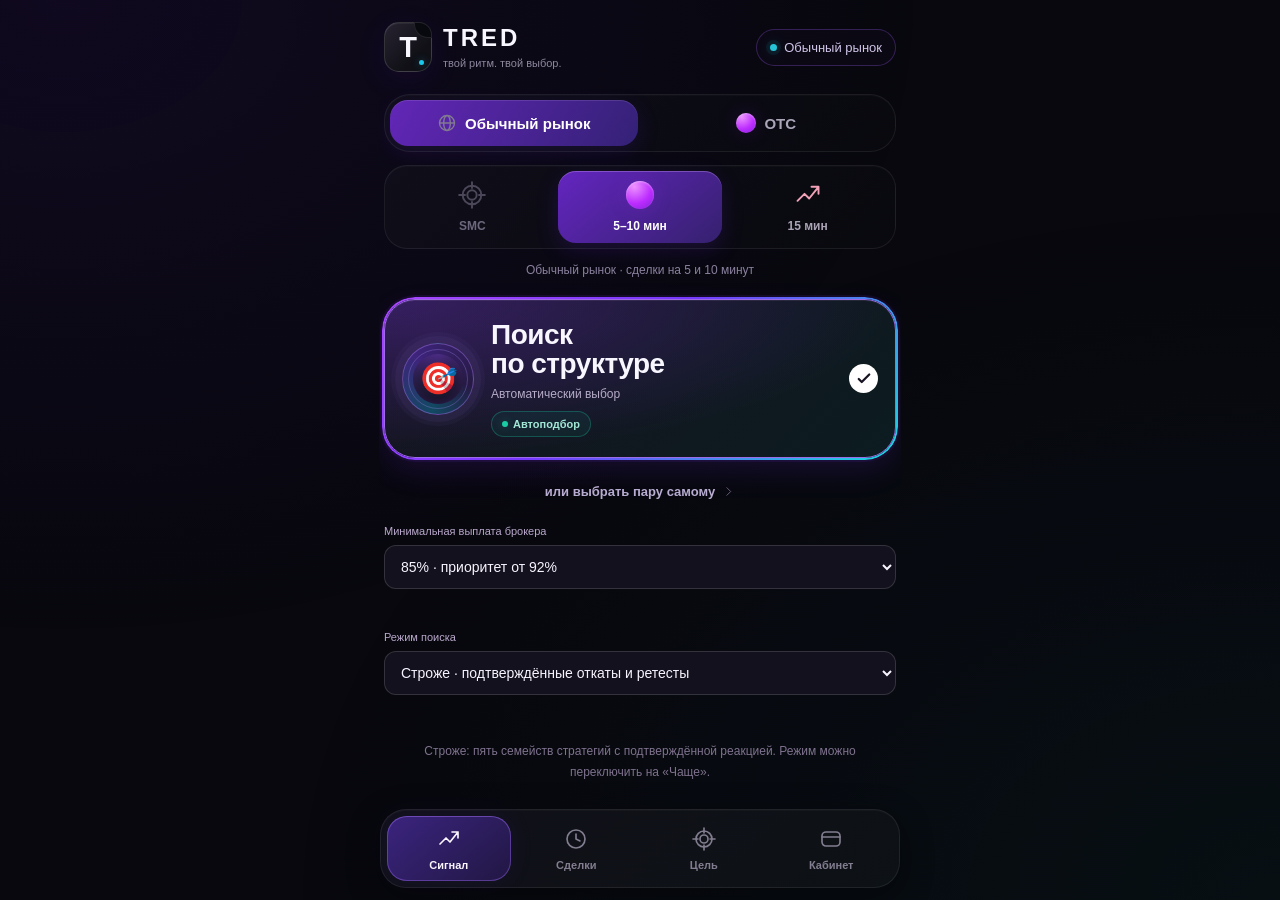
==== commit a728e2ef: "Add active signal mode and wait for later charts before empty review in TRED 0.4.2" ====
--- a/index.html
+++ b/index.html
@@ -7,11 +7,11 @@
   <meta name="description" content="TRED — твоё пространство в Telegram. Выбирай свой формат.">
   <title>TRED · Mini App</title>
   <link rel="icon" href="data:,">
-  <link rel="stylesheet" href="./styles.css?v=0.3.20">
+  <link rel="stylesheet" href="./styles.css?v=0.4.2">
   <script src="https://telegram.org/js/telegram-web-app.js" defer></script>
-  <script src="./data-client.js?v=0.3.20" defer></script>
-  <script src="./signals.js?v=0.3.20" defer></script>
-  <script src="./app.js?v=0.3.20" defer></script>
+  <script src="./data-client.js?v=0.4.2" defer></script>
+  <script src="./signals.js?v=0.4.2" defer></script>
+  <script src="./app.js?v=0.4.2" defer></script>
 </head>
 <body>
   <svg class="sprite" aria-hidden="true" xmlns="http://www.w3.org/2000/svg">
@@ -55,9 +55,12 @@
         <button class="manual-link settings-control" id="choose-pair"><span id="pair-label">или выбрать пару самому</span><svg><use href="#i-chevron"/></svg></button>
         <p id="connection-reason" class="visually-hidden">Торговая логика появится позже.</p>
         <label class="payout-filter">Минимальная выплата брокера<select class="settings-control" id="min-payout"><option value="85">85% · приоритет от 92%</option><option value="90">90% · приоритет от 92%</option><option value="92">Только от 92%</option></select></label>
+        <label class="payout-filter">Режим поиска<select class="settings-control" id="signal-mode"><option value="strict">Строже · подтверждённые откаты и ретесты</option><option value="active">Чаще · ранние входы, повышенный риск</option></select></label>
+        <p id="signal-mode-help" class="quiet-text">Строже: пять семейств стратегий с подтверждённой реакцией.</p>
         <p id="ai-status" class="quiet-text">Проверяем подключение ИИ…</p>
-        <details class="feed-details"><summary id="feed-coverage">Проверяем данные для анализа…</summary><p id="feed-help">Расширение автоматически загружает котировки и историю доступных пар. ИИ сравнивает Smart Money и структуру; неполученные данные не подменяются предположениями.</p><div id="coverage-list"></div></details>
-        <p id="signals-upgrade" class="notice" hidden>Для сценариев и сопровождения нужен новый сервер. <a href="./tred-backend-v0.3.20.zip">Скачать 0.3.20</a></p>
+        <details class="feed-details"><summary id="feed-coverage">Проверяем данные для анализа…</summary><p id="feed-help">Расширение автоматически загружает котировки и историю доступных пар. ИИ сравнивает полученные сценарии; неполученные данные не подменяются предположениями.</p><div id="coverage-list"></div></details>
+        <details id="strategy-help" class="feed-details" hidden><summary>Какие стратегии проверяет ИИ</summary><p>Сначала определяется режим рынка. Для тренда и боковика действуют разные условия; индикаторы служат подтверждением, а не обещанием результата.</p><div id="strategy-list"></div></details>
+        <p id="signals-upgrade" class="notice" hidden>Для обновлённого поиска сигналов обнови сервер TRED и модуль браузера. <a href="./tred-backend-v0.4.2.zip">Скачать 0.4.2</a></p>
         <div class="signal-spacer"></div>
         <div class="signal-controls">
           <div class="expiry-switch" id="expiry-switch" aria-label="Экспирация"></div>
@@ -109,7 +112,7 @@
   <dialog class="sheet" id="guide-dialog"><div class="sheet-handle"></div><div class="sheet-heading"><h2>Это TRED ✦</h2><button class="icon-button" data-close="guide-dialog" aria-label="Закрыть"><svg><use href="#i-close"/></svg></button></div><p>Твоё пространство в Telegram — на телефоне и компьютере.</p><ol class="guide-list"><li><strong>Выбери свой формат</strong><span>Обычный рынок или OTC, пара и время — всё под рукой.</span></li><li><strong>Осмотрись внутри</strong><span>Сигналы, сделки, прогресс и кабинет в одном приложении.</span></li><li><strong>Дальше — больше</strong><span>Сейчас знакомимся с интерфейсом. Возможности будем добавлять постепенно.</span></li></ol></dialog>
   <dialog class="sheet soon-sheet" id="soon-dialog"><div class="soon-icon">✦</div><h2>Скоро в TRED</h2><p id="soon-copy">Сигналы появятся в следующих обновлениях.<br>Сейчас можно выбрать формат и познакомиться с приложением.</p><button class="primary-small" data-close="soon-dialog">Буду ждать</button></dialog>
   <dialog class="sheet" id="risk-dialog"><div class="sheet-handle"></div><div class="sheet-heading"><h2>Твои границы</h2><button class="icon-button" data-close="risk-dialog" aria-label="Закрыть"><svg><use href="#i-close"/></svg></button></div><p>Лимиты симуляции. Реальные сделки в Pocket Option ты контролируешь самостоятельно.</p><form id="risk-form"><label for="risk-loss">Дневной стоп, $ <output id="loss-output">10</output></label><input type="range" id="risk-loss" min="1" max="100" step="1" value="10"><div class="form-grid"><label>Цель на день, $<input id="risk-target" type="number" min="0.01" step="0.01" required></label><label>Минимальный баланс, $<input id="risk-floor" type="number" min="0.01" step="0.01" required></label><label>Ставка симуляции, $<input id="risk-stake" type="number" min="0.01" step="0.01" required></label><label>Открытых позиций<select id="risk-open"><option>1</option><option>2</option><option>3</option></select></label><label>Начало цели, $<input id="goal-start-input" type="number" min="0.01" step="0.01" required></label><label>Цель, $<input id="goal-target-input" type="number" min="0.01" step="0.01" required></label></div><div class="locked-option"><span>Перекрытия после убытка</span><strong>0 · выключены</strong></div><label class="check-option"><input id="allow-otc" type="checkbox">Разрешить анализ OTC</label><p class="quiet-text">OTC не включится само при закрытии обычного рынка. После первой позиции дня лимиты можно только ужесточить. После стопа — блокировка до следующего дня UTC.</p><button class="primary-small" type="submit">Сохранить границы</button></form></dialog>
-  <dialog class="sheet" id="connect-dialog"><div class="sheet-handle"></div><div class="sheet-heading"><h2>Связать Pocket</h2><button class="icon-button" data-close="connect-dialog" aria-label="Закрыть"><svg><use href="#i-close"/></svg></button></div><p>Бесплатный вариант: сервер работает на твоём компьютере. Пока пользуешься данными с телефона, компьютер и Pocket Option должны быть включены.</p><ol class="guide-list"><li><strong>Запусти TRED на компьютере</strong><span>Скачай ZIP, нажми на него правой кнопкой → «Извлечь всё». В распакованной папке TredBackend открой START-WINDOWS.cmd. Если попросит Python — сначала установи его. Остальное загрузится автоматически.</span></li><li><strong>Свяжи приложение</strong><span>Вставь HTTPS-адрес, который покажет запуск.</span></li><li><strong>Подключи модуль браузера</strong><span>Установи папку connector в Opera / Chrome, вставь адрес и одноразовый код. Затем обнови Pocket Option.</span></li></ol><a class="download-link" href="https://kofemolka787.github.io/Tred/tred-backend-v0.3.20.zip" download>Скачать сервер и модуль</a><form id="backend-form"><label for="backend-url">HTTPS-адрес твоего сервера</label><input id="backend-url" type="url" placeholder="https://…trycloudflare.com" autocomplete="off" required><button class="primary-small" type="submit">Проверить и подключить</button></form><div id="pairing-box" hidden><p>Одноразовый код · действует 5 минут</p><code id="pair-code"></code><small id="pair-server"></small><button class="subtle-button" id="copy-code" disabled>Скопировать код</button><button class="subtle-button" id="renew-code" type="button">Получить новый код</button><small>Передай его только своему модулю. Не отправляй в чат.</small></div><p id="connect-status" role="status"></p></dialog>
+  <dialog class="sheet" id="connect-dialog"><div class="sheet-handle"></div><div class="sheet-heading"><h2>Связать Pocket</h2><button class="icon-button" data-close="connect-dialog" aria-label="Закрыть"><svg><use href="#i-close"/></svg></button></div><p>Бесплатный вариант: сервер работает на твоём компьютере. Пока пользуешься данными с телефона, компьютер и Pocket Option должны быть включены.</p><ol class="guide-list"><li><strong>Запусти TRED на компьютере</strong><span>Скачай ZIP, нажми на него правой кнопкой → «Извлечь всё». В распакованной папке TredBackend открой START-WINDOWS.cmd. Если попросит Python — сначала установи его. Остальное загрузится автоматически.</span></li><li><strong>Свяжи приложение</strong><span>Вставь HTTPS-адрес, который покажет запуск.</span></li><li><strong>Подключи модуль браузера</strong><span>Установи папку connector в Opera / Chrome, вставь адрес и одноразовый код. Затем обнови Pocket Option.</span></li></ol><a class="download-link" href="https://kofemolka787.github.io/Tred/tred-backend-v0.4.2.zip" download>Скачать сервер и модуль</a><form id="backend-form"><label for="backend-url">HTTPS-адрес твоего сервера</label><input id="backend-url" type="url" placeholder="https://…trycloudflare.com" autocomplete="off" required><button class="primary-small" type="submit">Проверить и подключить</button></form><div id="pairing-box" hidden><p>Одноразовый код · действует 5 минут</p><code id="pair-code"></code><small id="pair-server"></small><button class="subtle-button" id="copy-code" disabled>Скопировать код</button><button class="subtle-button" id="renew-code" type="button">Получить новый код</button><small>Передай его только своему модулю. Не отправляй в чат.</small></div><p id="connect-status" role="status"></p></dialog>
   <dialog class="sheet" id="analysis-dialog"><div class="sheet-handle"></div><div class="sheet-heading"><h2 id="analysis-title">Результат анализа</h2><button class="icon-button" data-close="analysis-dialog" aria-label="Закрыть"><svg><use href="#i-close"/></svg></button></div><p id="analysis-result"></p><ul id="analysis-evidence"></ul><p class="quiet-text">Автоматические правила SMC и структуры. Обученная нейросеть не подключена; проходимость не измерена. Выплата 92% — не вероятность выигрыша. Ордер открываешь самостоятельно у брокера.</p></dialog>
   <div class="toast" id="toast" role="status" hidden></div>
 </body>
